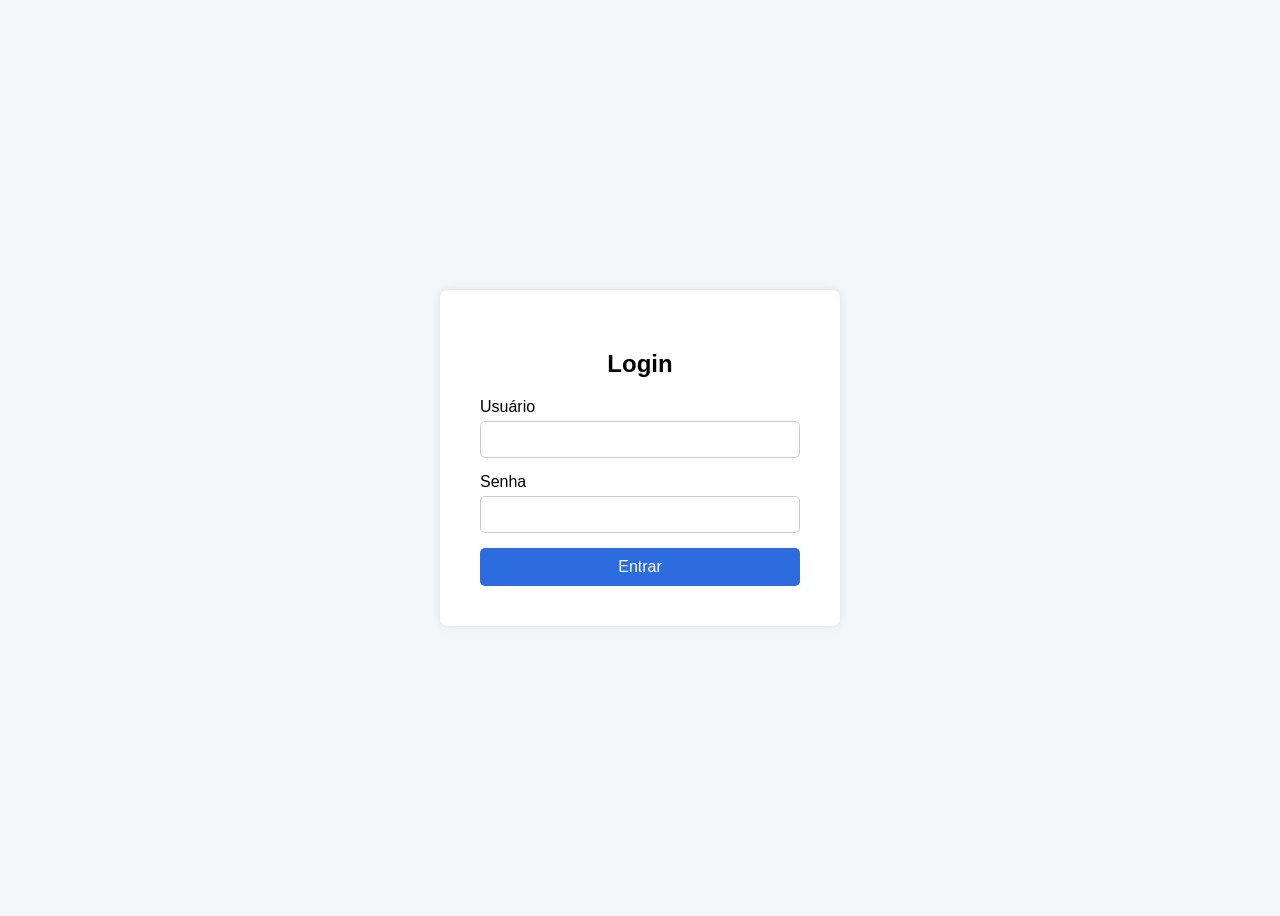
==== templates/login.html @ 2adab585 "v1" ====
<!DOCTYPE html>
<html lang="pt-BR">
<head>
    <meta charset="UTF-8">
    <title>Login</title>
    <link rel="stylesheet" href="..//static//css//login.css">
</head>

<body>

<div class="login-container">

    <h2>Login</h2>

    <form action="/login" method="post">

        <div class="input-group">
            <label for="usuario">Usuário</label>
            <input type="text" id="usuario" name="usuario" required>
        </div>

        <div class="input-group">
            <label for="senha">Senha</label>
            <input type="password" id="senha" name="senha" required>
        </div>

        <button type="submit">Entrar</button>

    </form>

</div>

</body>
</html>
---- static/css/login.css ----
body {
    font-family: Arial, Helvetica, sans-serif;
    background-color: #f4f6f8;
    display: flex;
    justify-content: center;
    align-items: center;
    height: 100vh;
}

.login-container {
    background: white;
    padding: 40px;
    border-radius: 8px;
    width: 320px;
    box-shadow: 0 0 10px rgba(0,0,0,0.1);
}

h2 {
    text-align: center;
    margin-bottom: 20px;
}

.input-group {
    margin-bottom: 15px;
}

label {
    display: block;
    margin-bottom: 5px;
}

input {
    width: 100%;
    padding: 10px;
    border-radius: 5px;
    border: 1px solid #ccc;
    box-sizing: border-box;
}

button {
    width: 100%;
    padding: 10px;
    border: none;
    background-color: #2d6cdf;
    color: white;
    font-size: 16px;
    border-radius: 5px;
    cursor: pointer;
}

button:hover {
    background-color: #1f4ea8;
}
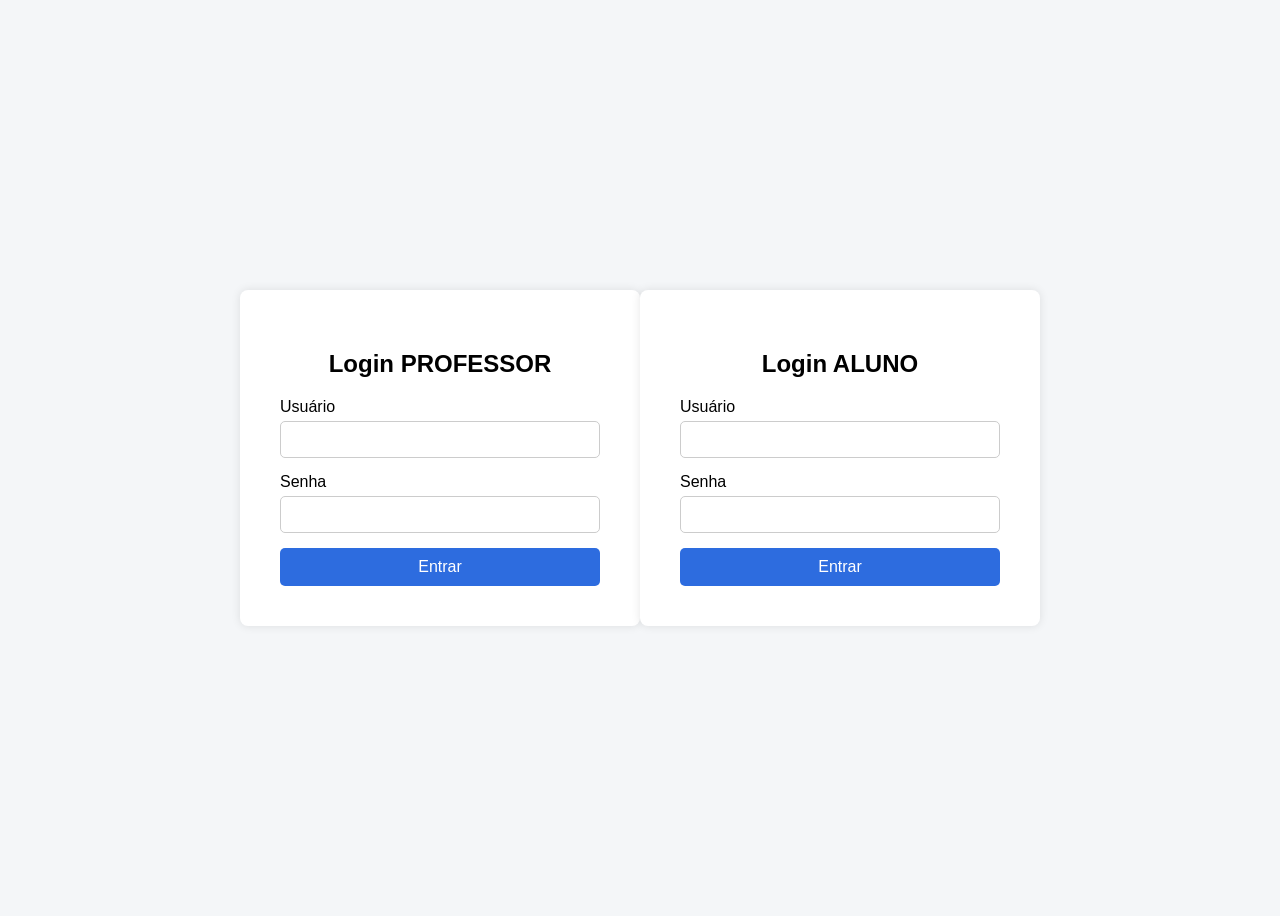
==== commit 2add7ec6: "v3" ====
--- a/templates/login.html
+++ b/templates/login.html
@@ -10,7 +10,29 @@
 
 <div class="login-container">
 
-    <h2>Login</h2>
+    <h2>Login PROFESSOR</h2>
+
+    <form action="/professor/login" method="post">
+
+        <div class="input-group">
+            <label for="usuario">Usuário</label>
+            <input type="text" id="usuario" name="usuario" required>
+        </div>
+
+        <div class="input-group">
+            <label for="senha">Senha</label>
+            <input type="password" id="senha" name="senha" required>
+        </div>
+
+        <button type="submit">Entrar</button>
+
+    </form>
+
+</div>
+
+<div class="login-container">
+
+    <h2>Login ALUNO</h2>
 
     <form action="/login" method="post">
 
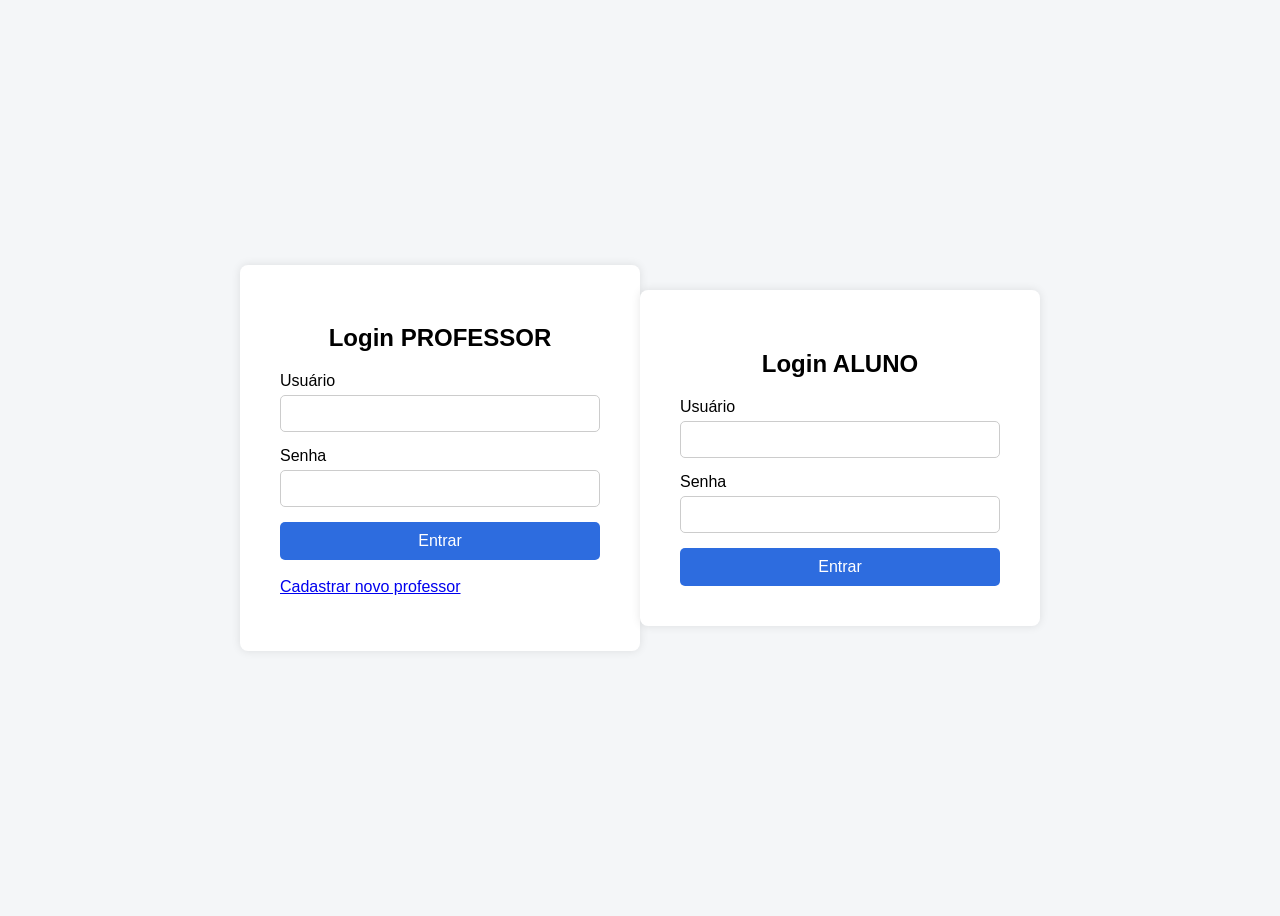
==== commit 12d6458c: "aula 1203" ====
--- a/templates/login.html
+++ b/templates/login.html
@@ -16,15 +16,21 @@
 
         <div class="input-group">
             <label for="usuario">Usuário</label>
-            <input type="text" id="usuario" name="usuario" required>
+            <input type="text" id="usuarioprof" name="usuario" required>
         </div>
 
         <div class="input-group">
             <label for="senha">Senha</label>
-            <input type="password" id="senha" name="senha" required>
+            <input type="password" id="senhaprof" name="senha" required>
         </div>
 
         <button type="submit">Entrar</button>
+
+        <div class="input-group">
+            <br>
+            <a href="/professor/cadastrar">Cadastrar novo professor</a>
+        </div>
+
 
     </form>
 
@@ -33,23 +39,21 @@
 <div class="login-container">
 
     <h2>Login ALUNO</h2>
-
     <form action="/login" method="post">
 
         <div class="input-group">
             <label for="usuario">Usuário</label>
-            <input type="text" id="usuario" name="usuario" required>
+            <input type="text" id="usuarioaluno" name="usuario" required>
         </div>
 
         <div class="input-group">
             <label for="senha">Senha</label>
-            <input type="password" id="senha" name="senha" required>
+            <input type="password" id="senhaaluno" name="senha" required>
         </div>
 
         <button type="submit">Entrar</button>
 
     </form>
-
 </div>
 
 </body>
